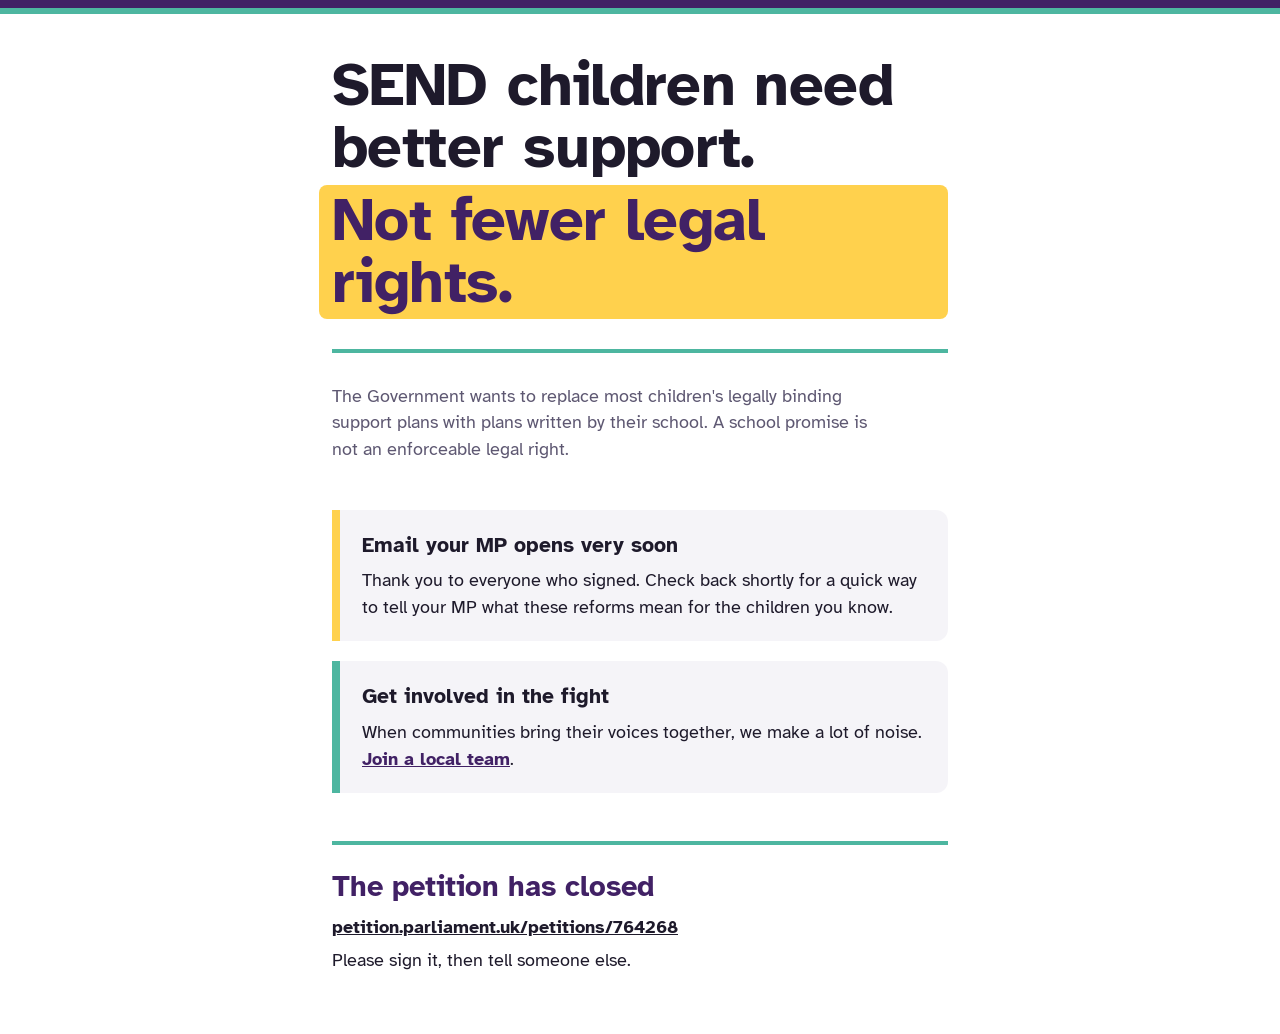
==== index.html @ 275b48f1 "Add join page (form hidden until sign-up sheet is connected), link from home Co-Authored-By: Claude " ====
<!DOCTYPE html>
<html lang="en-GB">
<head>
<meta charset="utf-8">
<meta name="viewport" content="width=device-width, initial-scale=1, viewport-fit=cover">
<title>SEND children need better support. Not fewer legal rights.</title>
<meta name="description" content="Sign the petition to protect the legal right to support for children with SEND. It closes on 14 October.">
<meta property="og:title" content="SEND children need better support. Not fewer legal rights.">
<meta property="og:description" content="Sign the petition before it closes on 14 October. It takes two minutes.">
<meta property="og:url" content="https://sendrights.co.uk/">
<meta property="og:image" content="https://sendrights.co.uk/og-home.png">
<meta property="og:image:width" content="1200">
<meta property="og:image:height" content="630">
<meta property="og:image:alt" content="SEND children need better support. Not fewer legal rights. sendrights.co.uk">
<meta name="twitter:card" content="summary_large_image">
<meta name="twitter:image" content="https://sendrights.co.uk/og-home.png">
<meta property="og:type" content="website">
<link rel="preconnect" href="https://fonts.googleapis.com">
<link rel="preconnect" href="https://fonts.gstatic.com" crossorigin>
<link href="https://fonts.googleapis.com/css2?family=Atkinson+Hyperlegible:wght@400;700&display=swap" rel="stylesheet">
<style>
:root{--plum:#412165;--teal:#4DB6A0;--yellow:#FFD14D;--bg:#fff;--ink:#1E1A2B;--muted:#5E5872;--line:#E4E0EC;--plum-text:#412165;
  box-sizing:border-box;padding-top:env(safe-area-inset-top,0px);padding-bottom:env(safe-area-inset-bottom,0px)}
@media (prefers-color-scheme:dark){:root{--bg:#1C1426;--ink:#F4F0FA;--muted:#BDB3CC;--line:#3A2D4C;--plum-text:#CDB6EC}}
*,*::before,*::after{box-sizing:inherit}
body{margin:0;background:var(--bg);color:var(--ink);font-family:"Atkinson Hyperlegible","Segoe UI","Helvetica Neue",Arial,sans-serif;font-size:18px;line-height:1.5}
.bars{height:14px;background:var(--plum);border-bottom:6px solid var(--teal)}
main{max-width:660px;margin:0 auto;padding:40px 22px 60px}
h1{font-size:clamp(2.4rem,9vw,3.8rem);line-height:1.02;margin:0;letter-spacing:-.01em}
.hl{display:inline-block;background:var(--yellow);color:#412165;padding:.06em .22em .1em;border-radius:8px;margin-left:-.22em;margin-top:.12em}
.rule{height:4px;background:var(--teal);border:0;margin:30px 0}
.lede{color:var(--muted);font-size:1.1rem;max-width:32em;margin:0}
.cta{margin-top:34px}
.cta h2{font-size:clamp(1.9rem,7vw,2.6rem);line-height:1.05;margin:0;color:var(--plum-text)}
.days{font-size:1.2rem;font-weight:700;color:#2E8B77;margin:8px 0 18px}
@media (prefers-color-scheme:dark){.days{color:#6FD0BA}}
.btn{display:inline-block;background:var(--plum);color:#fff;font-weight:700;font-size:1.15rem;padding:16px 26px;border-radius:12px;text-decoration:none}
.btn:hover{background:#2F1749}
.btn:focus-visible,a:focus-visible{outline:3px solid var(--teal);outline-offset:3px}
.small{color:var(--muted);font-size:1rem;margin:14px 0 0}
.next{margin-top:48px;padding:20px 22px;border-left:8px solid var(--yellow);background:rgba(128,110,160,.08);border-radius:0 12px 12px 0}
.next h3{margin:0 0 6px;font-size:1.3rem}
.next p{margin:0}
footer{margin-top:48px;padding-top:20px;border-top:4px solid var(--teal)}
footer .closes{font-size:1.8rem;font-weight:700;color:var(--plum-text);margin:0}
footer a{color:var(--ink);font-weight:700}
footer p{margin:6px 0 0}
</style>
</head>
<body>
<div class="bars" aria-hidden="true"></div>
<main>
  <h1>SEND children need better support.<br><span class="hl">Not fewer legal rights.</span></h1>
  <hr class="rule">
  <p class="lede">The Government wants to replace most children's legally binding support plans with plans written by their school. A school promise is not an enforceable legal right.</p>

  <section class="cta" id="open">
    <h2>Sign the petition</h2>
    <p class="days" id="days"></p>
    <a class="btn" href="https://petition.parliament.uk/petitions/764268" target="_blank" rel="noopener">Sign it now</a>
    <p class="small">It takes two minutes. You must click the link in the confirmation email, or your signature does not count.</p>
  </section>

  <section class="next">
    <h3 id="nextHead">Then tell your MP</h3>
    <p id="nextBody">When the petition closes, this page becomes a quick way to email your MP. You will be able to tell them, in your own words, what these reforms mean for the children you know. Come back after 14 October.</p>
  </section>

  <section class="next" style="border-left-color:var(--teal);margin-top:20px">
    <h3>Get involved in the fight</h3>
    <p>When communities bring their voices together, we make a lot of noise. <a href="/join" style="color:var(--plum-text);font-weight:700">Join a local team</a>.</p>
  </section>

  <footer>
    <p class="closes" id="closes">Closes 14 October</p>
    <p><a href="https://petition.parliament.uk/petitions/764268" target="_blank" rel="noopener">petition.parliament.uk/petitions/764268</a></p>
    <p>Please sign it, then tell someone else.</p>
  </footer>
</main>
<script>
(function(){
  // Petition closes at the end of 14 October 2026, UK time.
  var close = new Date("2026-10-14T23:59:59+01:00");
  var now = new Date();
  var ms = close - now;
  var d = document.getElementById("days");
  if (ms > 0) {
    var days = Math.ceil(ms / 86400000);
    d.textContent = days === 1 ? "Last day to sign." : days + " days left to sign.";
  } else {
    document.getElementById("open").hidden = true;
    document.getElementById("closes").textContent = "The petition has closed";
    document.getElementById("nextHead").textContent = "Email your MP opens very soon";
    document.getElementById("nextBody").textContent = "Thank you to everyone who signed. Check back shortly for a quick way to tell your MP what these reforms mean for the children you know.";
  }
})();
</script>
<script data-goatcounter="https://sendrights.goatcounter.com/count" async src="//gc.zgo.at/count.js"></script>
</body>
</html>
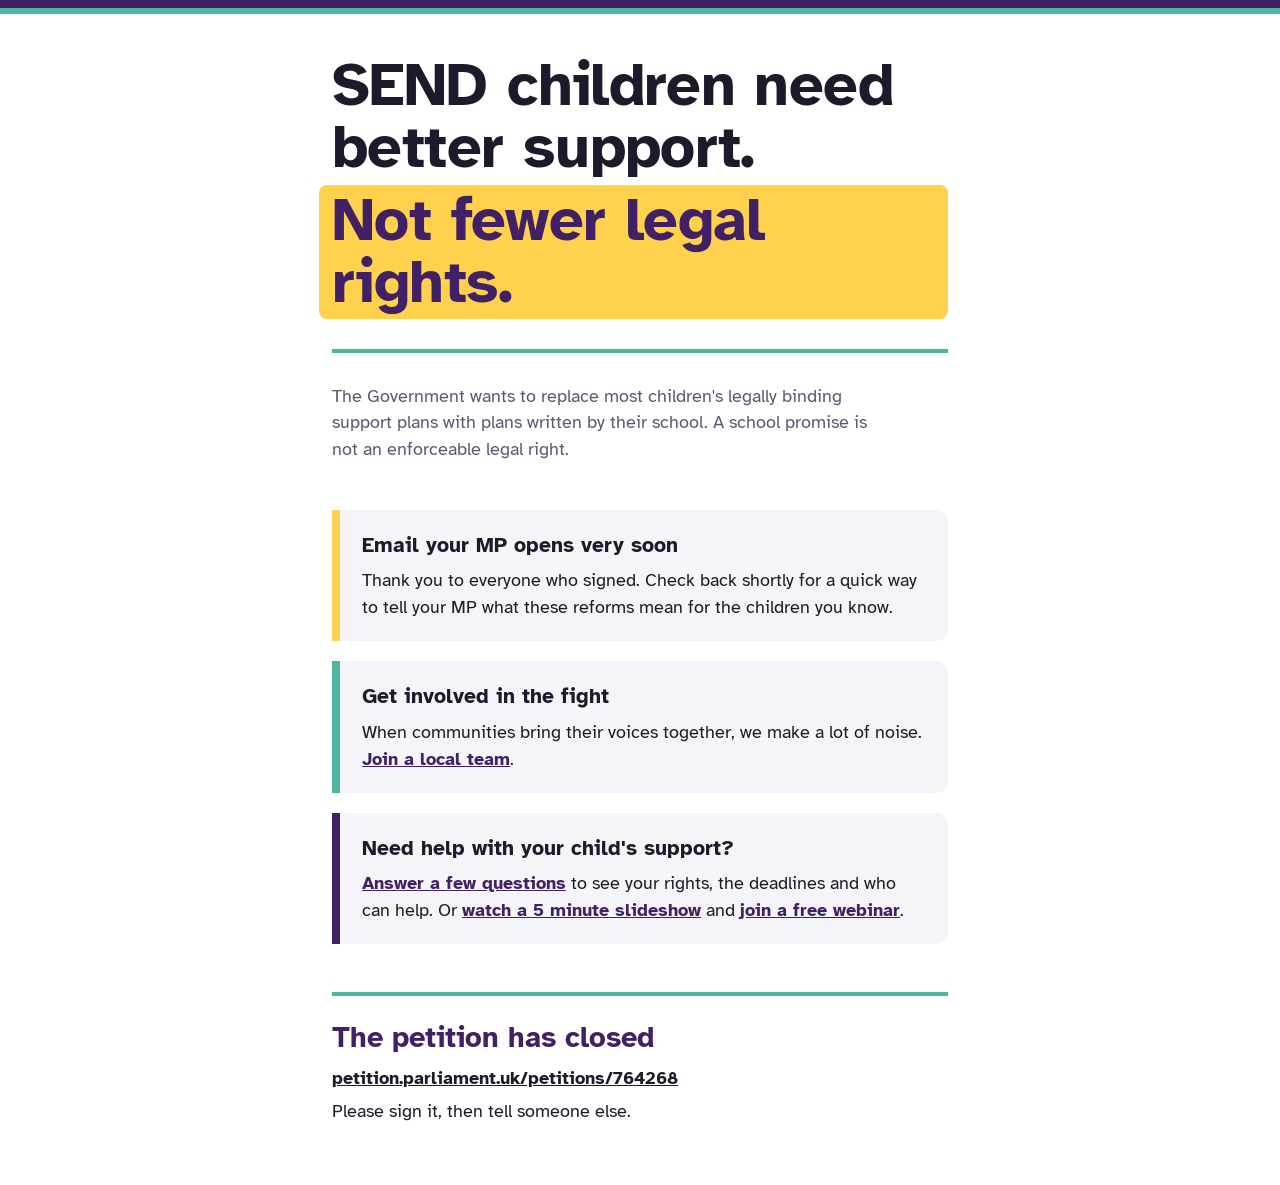
==== commit d8011a26: "Add help finder, learn slideshows and webinars pages Co-Authored-By: Claude Opus 5.5 <noreply@anthro" ====
--- a/index.html
+++ b/index.html
@@ -71,6 +71,11 @@
     <p>When communities bring their voices together, we make a lot of noise. <a href="/join" style="color:var(--plum-text);font-weight:700">Join a local team</a>.</p>
   </section>
 
+  <section class="next" style="border-left-color:var(--plum);margin-top:20px">
+    <h3>Need help with your child's support?</h3>
+    <p><a href="/help" style="color:var(--plum-text);font-weight:700">Answer a few questions</a> to see your rights, the deadlines and who can help. Or <a href="/learn" style="color:var(--plum-text);font-weight:700">watch a 5 minute slideshow</a> and <a href="/webinars" style="color:var(--plum-text);font-weight:700">join a free webinar</a>.</p>
+  </section>
+
   <footer>
     <p class="closes" id="closes">Closes 14 October</p>
     <p><a href="https://petition.parliament.uk/petitions/764268" target="_blank" rel="noopener">petition.parliament.uk/petitions/764268</a></p>
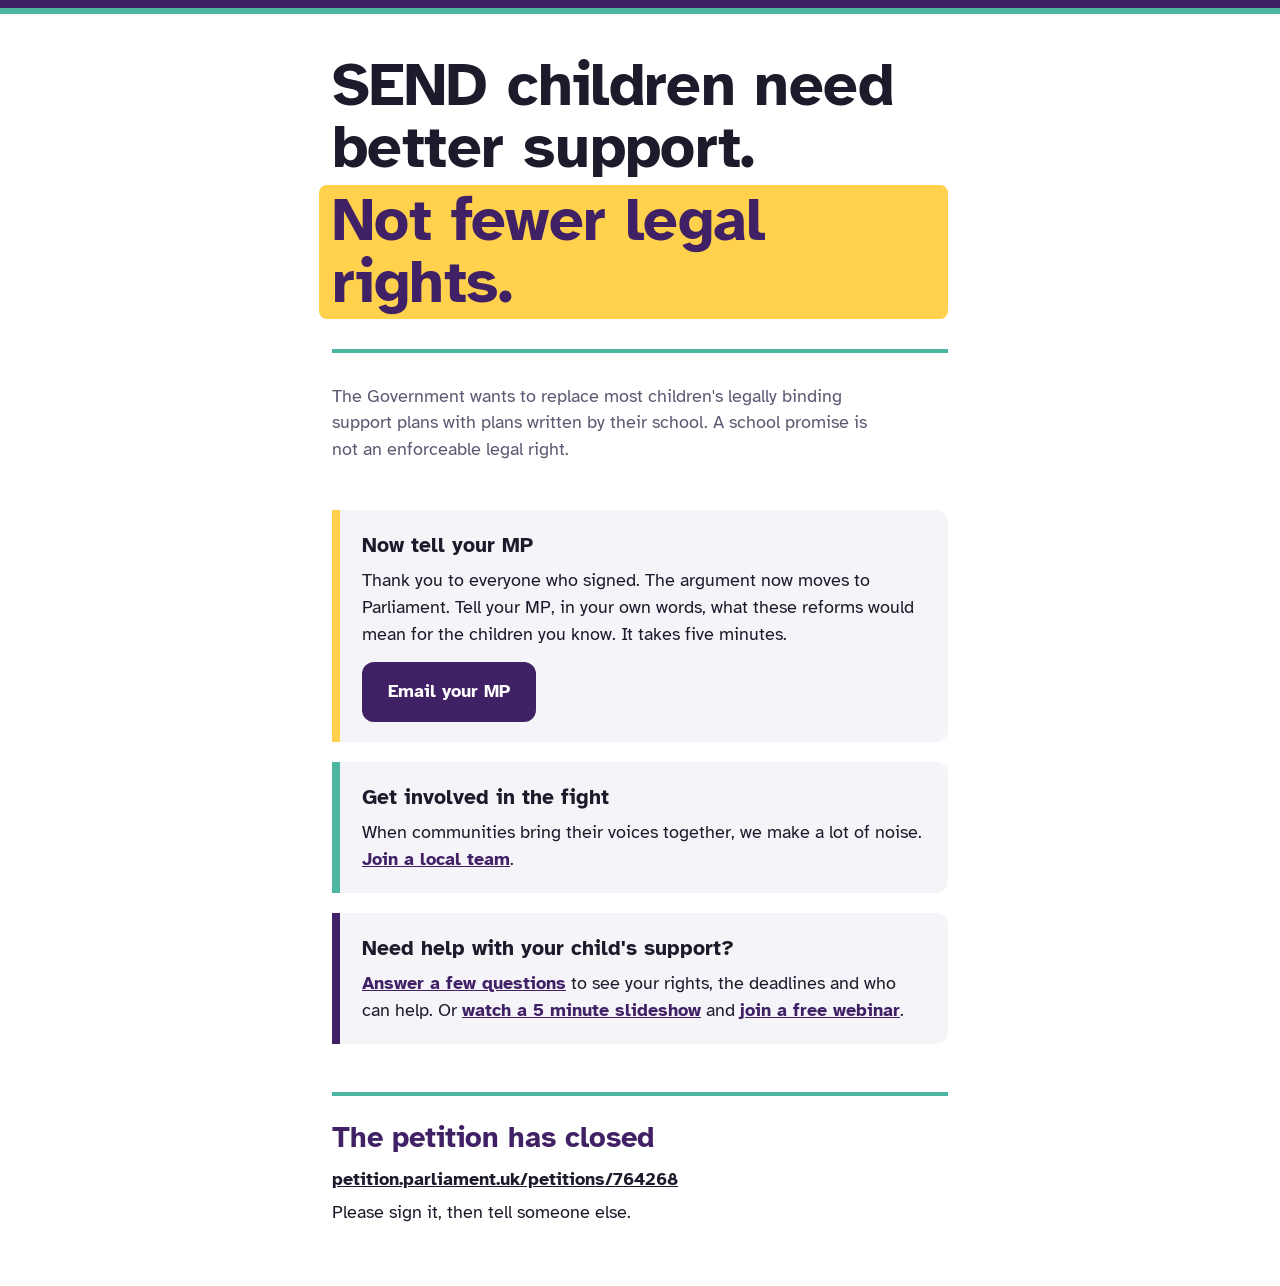
==== commit 93177ca1: "Open email-your-MP tool: link from home page and menu, allow indexing Co-Authored-By: Claude Opus 5." ====
--- a/index.html
+++ b/index.html
@@ -63,7 +63,8 @@
 
   <section class="next">
     <h3 id="nextHead">Then tell your MP</h3>
-    <p id="nextBody">When the petition closes, this page becomes a quick way to email your MP. You will be able to tell them, in your own words, what these reforms mean for the children you know. Come back after 14 October.</p>
+    <p id="nextBody">Tell your MP, in your own words, what these reforms would mean for the children you know. It takes five minutes.</p>
+    <p style="margin:14px 0 0"><a class="btn" href="/preview">Email your MP</a></p>
   </section>
 
   <section class="next" style="border-left-color:var(--teal);margin-top:20px">
@@ -95,8 +96,8 @@
   } else {
     document.getElementById("open").hidden = true;
     document.getElementById("closes").textContent = "The petition has closed";
-    document.getElementById("nextHead").textContent = "Email your MP opens very soon";
-    document.getElementById("nextBody").textContent = "Thank you to everyone who signed. Check back shortly for a quick way to tell your MP what these reforms mean for the children you know.";
+    document.getElementById("nextHead").textContent = "Now tell your MP";
+    document.getElementById("nextBody").textContent = "Thank you to everyone who signed. The argument now moves to Parliament. Tell your MP, in your own words, what these reforms would mean for the children you know. It takes five minutes.";
   }
 })();
 </script>
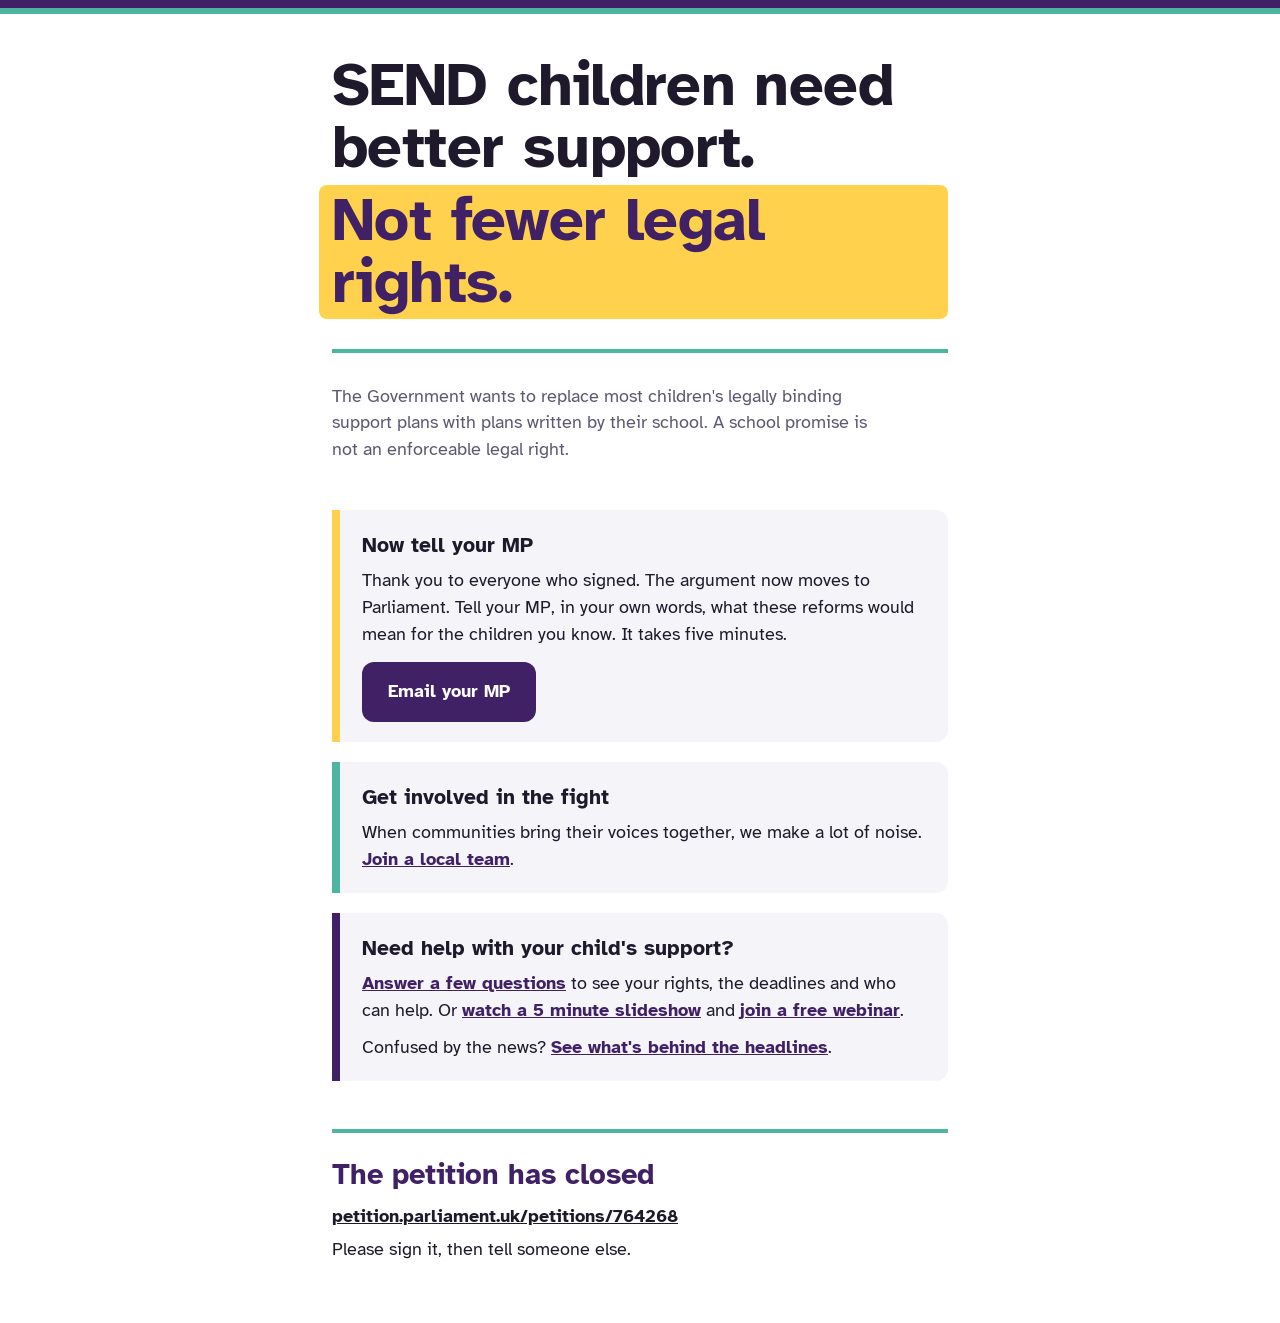
==== commit 2fbb5304: "Add Behind the headlines page and link it from nav and home Co-Authored-By: Claude Opus 5.5 <noreply" ====
--- a/index.html
+++ b/index.html
@@ -64,7 +64,7 @@
   <section class="next">
     <h3 id="nextHead">Then tell your MP</h3>
     <p id="nextBody">Tell your MP, in your own words, what these reforms would mean for the children you know. It takes five minutes.</p>
-    <p style="margin:14px 0 0"><a class="btn" href="/preview">Email your MP</a></p>
+    <p style="margin:14px 0 0"><a class="btn" href="/mp">Email your MP</a></p>
   </section>
 
   <section class="next" style="border-left-color:var(--teal);margin-top:20px">
@@ -75,6 +75,7 @@
   <section class="next" style="border-left-color:var(--plum);margin-top:20px">
     <h3>Need help with your child's support?</h3>
     <p><a href="/help" style="color:var(--plum-text);font-weight:700">Answer a few questions</a> to see your rights, the deadlines and who can help. Or <a href="/learn" style="color:var(--plum-text);font-weight:700">watch a 5 minute slideshow</a> and <a href="/webinars" style="color:var(--plum-text);font-weight:700">join a free webinar</a>.</p>
+    <p style="margin:10px 0 0">Confused by the news? <a href="/headlines" style="color:var(--plum-text);font-weight:700">See what's behind the headlines</a>.</p>
   </section>
 
   <footer>
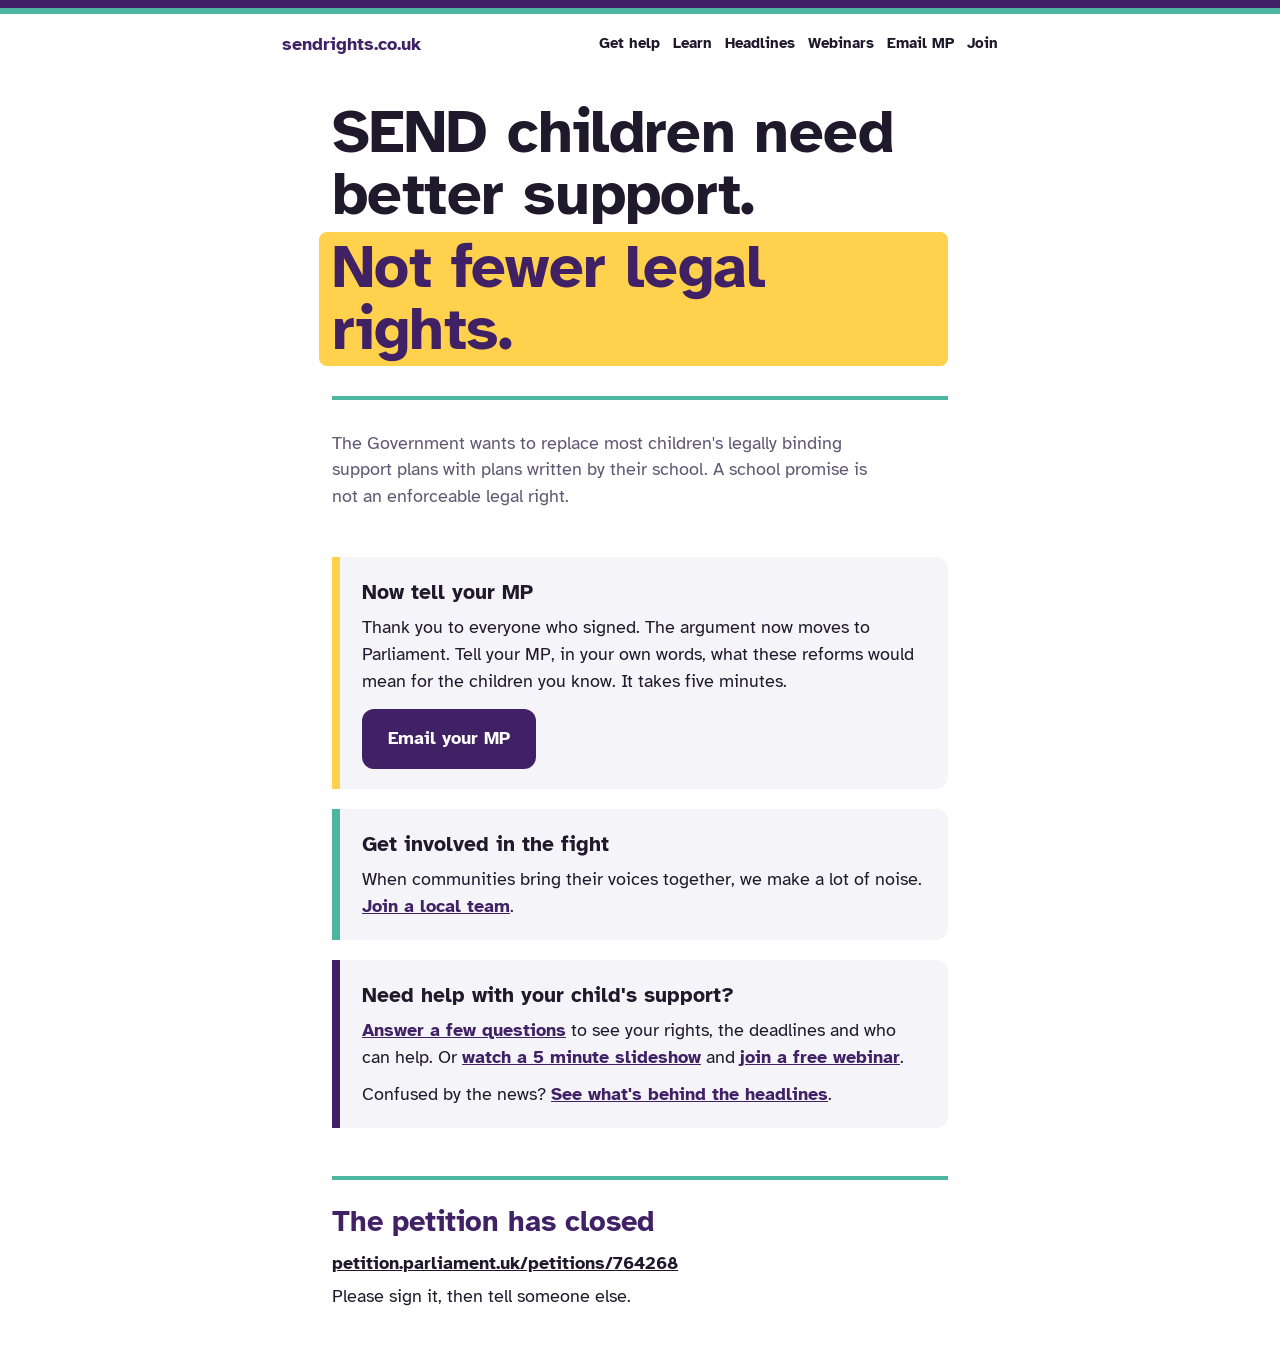
==== commit 0f2f400e: "Add navigation bar to the homepage Co-Authored-By: Claude Opus 5.5 <noreply@anthropic.com> Claude-Se" ====
--- a/index.html
+++ b/index.html
@@ -18,6 +18,7 @@
 <link rel="preconnect" href="https://fonts.googleapis.com">
 <link rel="preconnect" href="https://fonts.gstatic.com" crossorigin>
 <link href="https://fonts.googleapis.com/css2?family=Atkinson+Hyperlegible:wght@400;700&display=swap" rel="stylesheet">
+<link rel="stylesheet" href="/site.css">
 <style>
 :root{--plum:#412165;--teal:#4DB6A0;--yellow:#FFD14D;--bg:#fff;--ink:#1E1A2B;--muted:#5E5872;--line:#E4E0EC;--plum-text:#412165;
   box-sizing:border-box;padding-top:env(safe-area-inset-top,0px);padding-bottom:env(safe-area-inset-bottom,0px)}
@@ -49,6 +50,7 @@
 </head>
 <body>
 <div class="bars" aria-hidden="true"></div>
+<header class="site-head"><a class="brand" href="/" aria-current="page">sendrights.co.uk</a><nav><a href="/help">Get help</a><a href="/learn">Learn</a><a href="/headlines">Headlines</a><a href="/webinars">Webinars</a><a href="/mp">Email MP</a><a href="/join">Join</a></nav></header>
 <main>
   <h1>SEND children need better support.<br><span class="hl">Not fewer legal rights.</span></h1>
   <hr class="rule">
--- a/site.css
+++ b/site.css
@@ -0,0 +1,16 @@
+:root{--plum:#412165;--teal:#4DB6A0;--yellow:#FFD14D;--bg:#fff;--card:#fff;--tint:rgba(128,110,160,.08);--ink:#1E1A2B;--muted:#5E5872;--line:#E4E0EC;--plum-text:#412165;--teal-text:#2E8B77}
+@media (prefers-color-scheme:dark){:root{--bg:#1C1426;--card:#241A31;--tint:rgba(190,170,230,.08);--ink:#F4F0FA;--muted:#BDB3CC;--line:#3A2D4C;--plum-text:#CDB6EC;--teal-text:#6FD0BA}}
+*,*::before,*::after{box-sizing:border-box}
+body{margin:0;background:var(--bg);color:var(--ink);font-family:"Atkinson Hyperlegible","Segoe UI","Helvetica Neue",Arial,sans-serif;font-size:18px;line-height:1.5}
+.bars{height:14px;background:var(--plum);border-bottom:6px solid var(--teal)}
+.site-head{max-width:760px;margin:0 auto;padding:14px 22px 0;display:flex;flex-wrap:wrap;align-items:center;justify-content:space-between;gap:8px 18px}
+.site-head .brand{font-weight:700;color:var(--plum-text);text-decoration:none}
+.site-head nav{display:flex;flex-wrap:wrap;gap:4px 13px}
+.site-head nav a{color:var(--ink);text-decoration:none;font-weight:700;font-size:.92rem;padding:4px 0;border-bottom:3px solid transparent}
+.site-head nav a:hover,.site-head nav a[aria-current]{border-bottom-color:var(--teal)}
+main{max-width:660px;margin:0 auto;padding:30px 22px 50px}
+.page-title{font-size:clamp(2.2rem,8vw,3.2rem);line-height:1.04;margin:0;letter-spacing:-.01em}
+a:focus-visible,button:focus-visible{outline:3px solid var(--teal);outline-offset:3px}
+.site-foot{max-width:660px;margin:0 auto;padding:20px 22px 40px;border-top:4px solid var(--teal);color:var(--muted);font-size:1rem}
+.site-foot a{color:var(--ink);font-weight:700}
+[tabindex="-1"]:focus{outline:none}
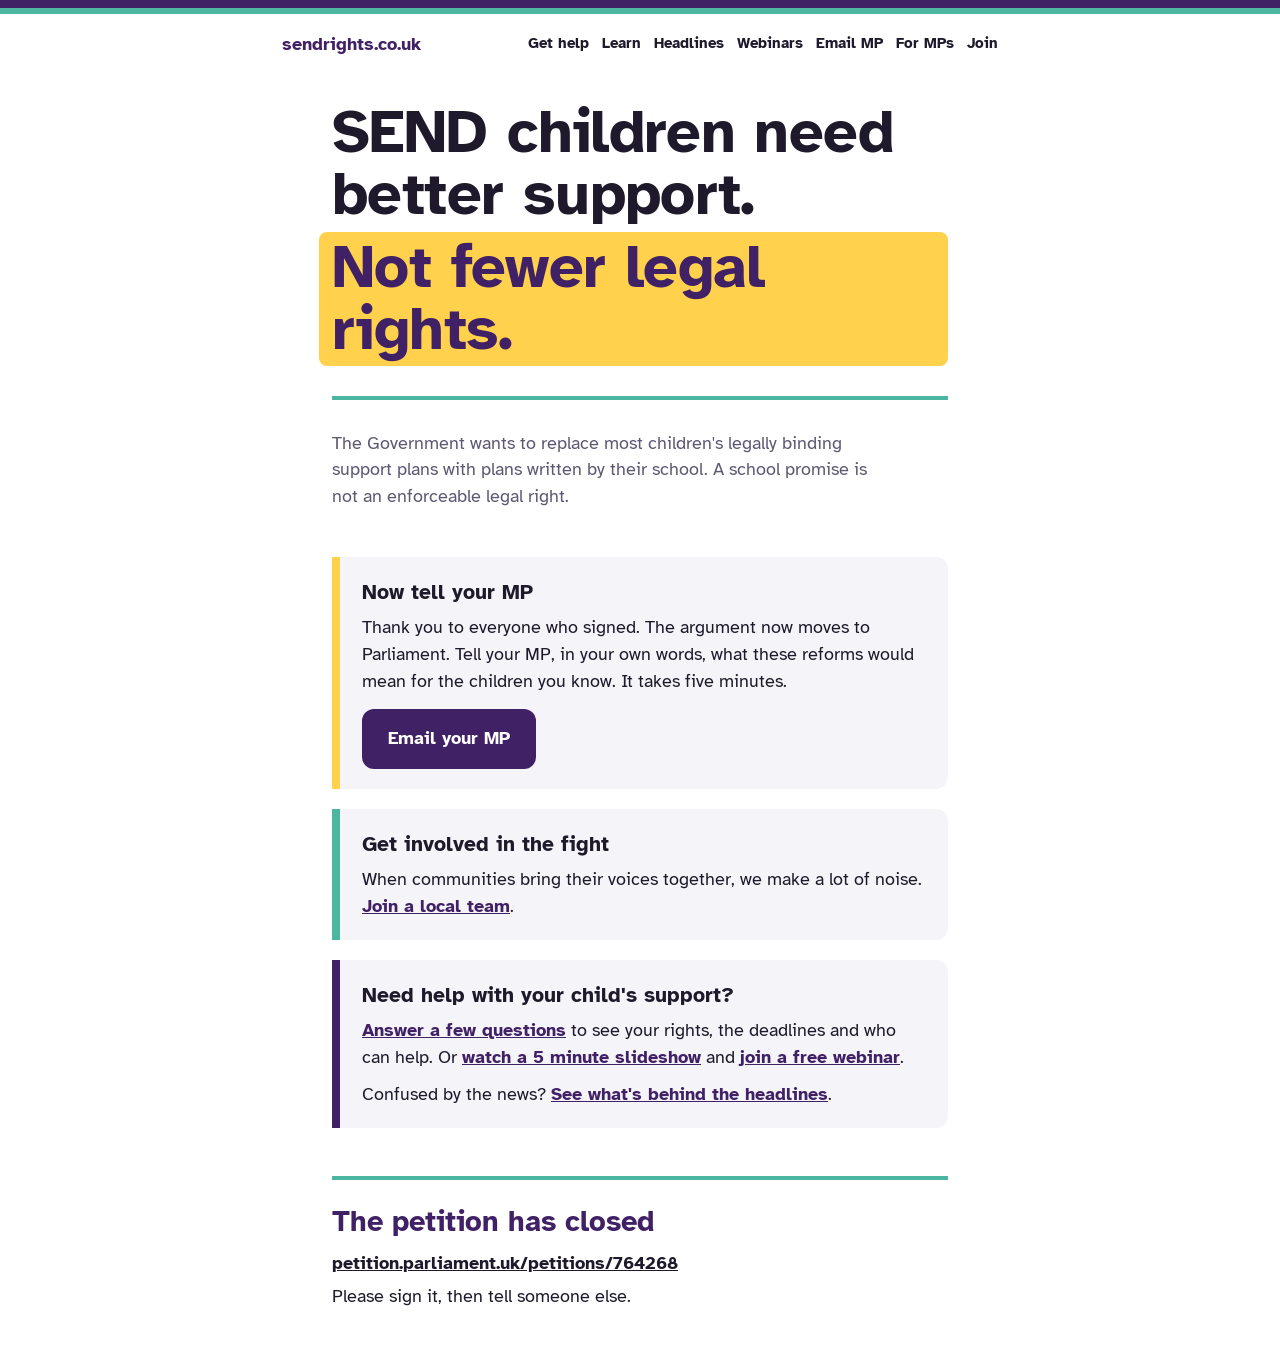
==== commit ce830a67: "Add For MPs briefing page with meeting request Co-Authored-By: Claude Opus 5.5 <noreply@anthropic.co" ====
--- a/index.html
+++ b/index.html
@@ -50,7 +50,7 @@
 </head>
 <body>
 <div class="bars" aria-hidden="true"></div>
-<header class="site-head"><a class="brand" href="/" aria-current="page">sendrights.co.uk</a><nav><a href="/help">Get help</a><a href="/learn">Learn</a><a href="/headlines">Headlines</a><a href="/webinars">Webinars</a><a href="/mp">Email MP</a><a href="/join">Join</a></nav></header>
+<header class="site-head"><a class="brand" href="/" aria-current="page">sendrights.co.uk</a><nav><a href="/help">Get help</a><a href="/learn">Learn</a><a href="/headlines">Headlines</a><a href="/webinars">Webinars</a><a href="/mp">Email MP</a><a href="/mps">For MPs</a><a href="/join">Join</a></nav></header>
 <main>
   <h1>SEND children need better support.<br><span class="hl">Not fewer legal rights.</span></h1>
   <hr class="rule">
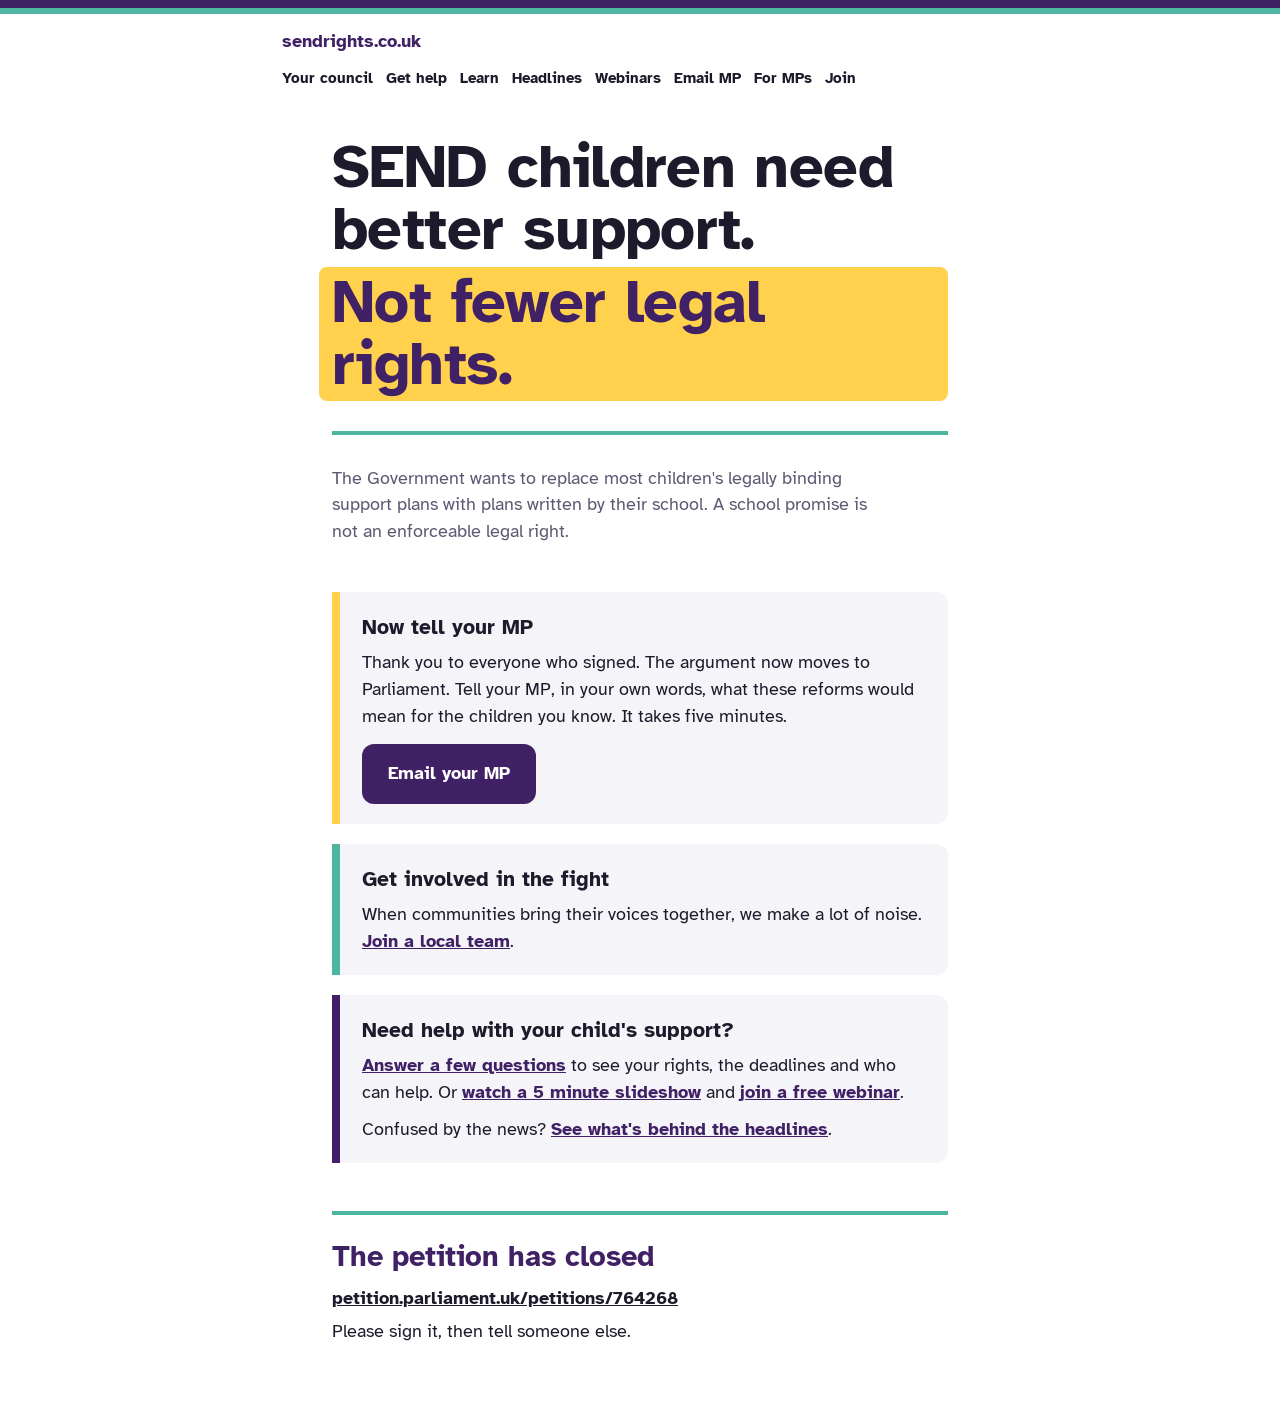
==== commit f09e3b25: "Add Your council page: Local SEND Reform Plans guide and infographic Co-Authored-By: Claude Opus 5.5" ====
--- a/index.html
+++ b/index.html
@@ -50,7 +50,7 @@
 </head>
 <body>
 <div class="bars" aria-hidden="true"></div>
-<header class="site-head"><a class="brand" href="/" aria-current="page">sendrights.co.uk</a><nav><a href="/help">Get help</a><a href="/learn">Learn</a><a href="/headlines">Headlines</a><a href="/webinars">Webinars</a><a href="/mp">Email MP</a><a href="/mps">For MPs</a><a href="/join">Join</a></nav></header>
+<header class="site-head"><a class="brand" href="/" aria-current="page">sendrights.co.uk</a><nav><a href="/plans">Your council</a><a href="/help">Get help</a><a href="/learn">Learn</a><a href="/headlines">Headlines</a><a href="/webinars">Webinars</a><a href="/mp">Email MP</a><a href="/mps">For MPs</a><a href="/join">Join</a></nav></header>
 <main>
   <h1>SEND children need better support.<br><span class="hl">Not fewer legal rights.</span></h1>
   <hr class="rule">
